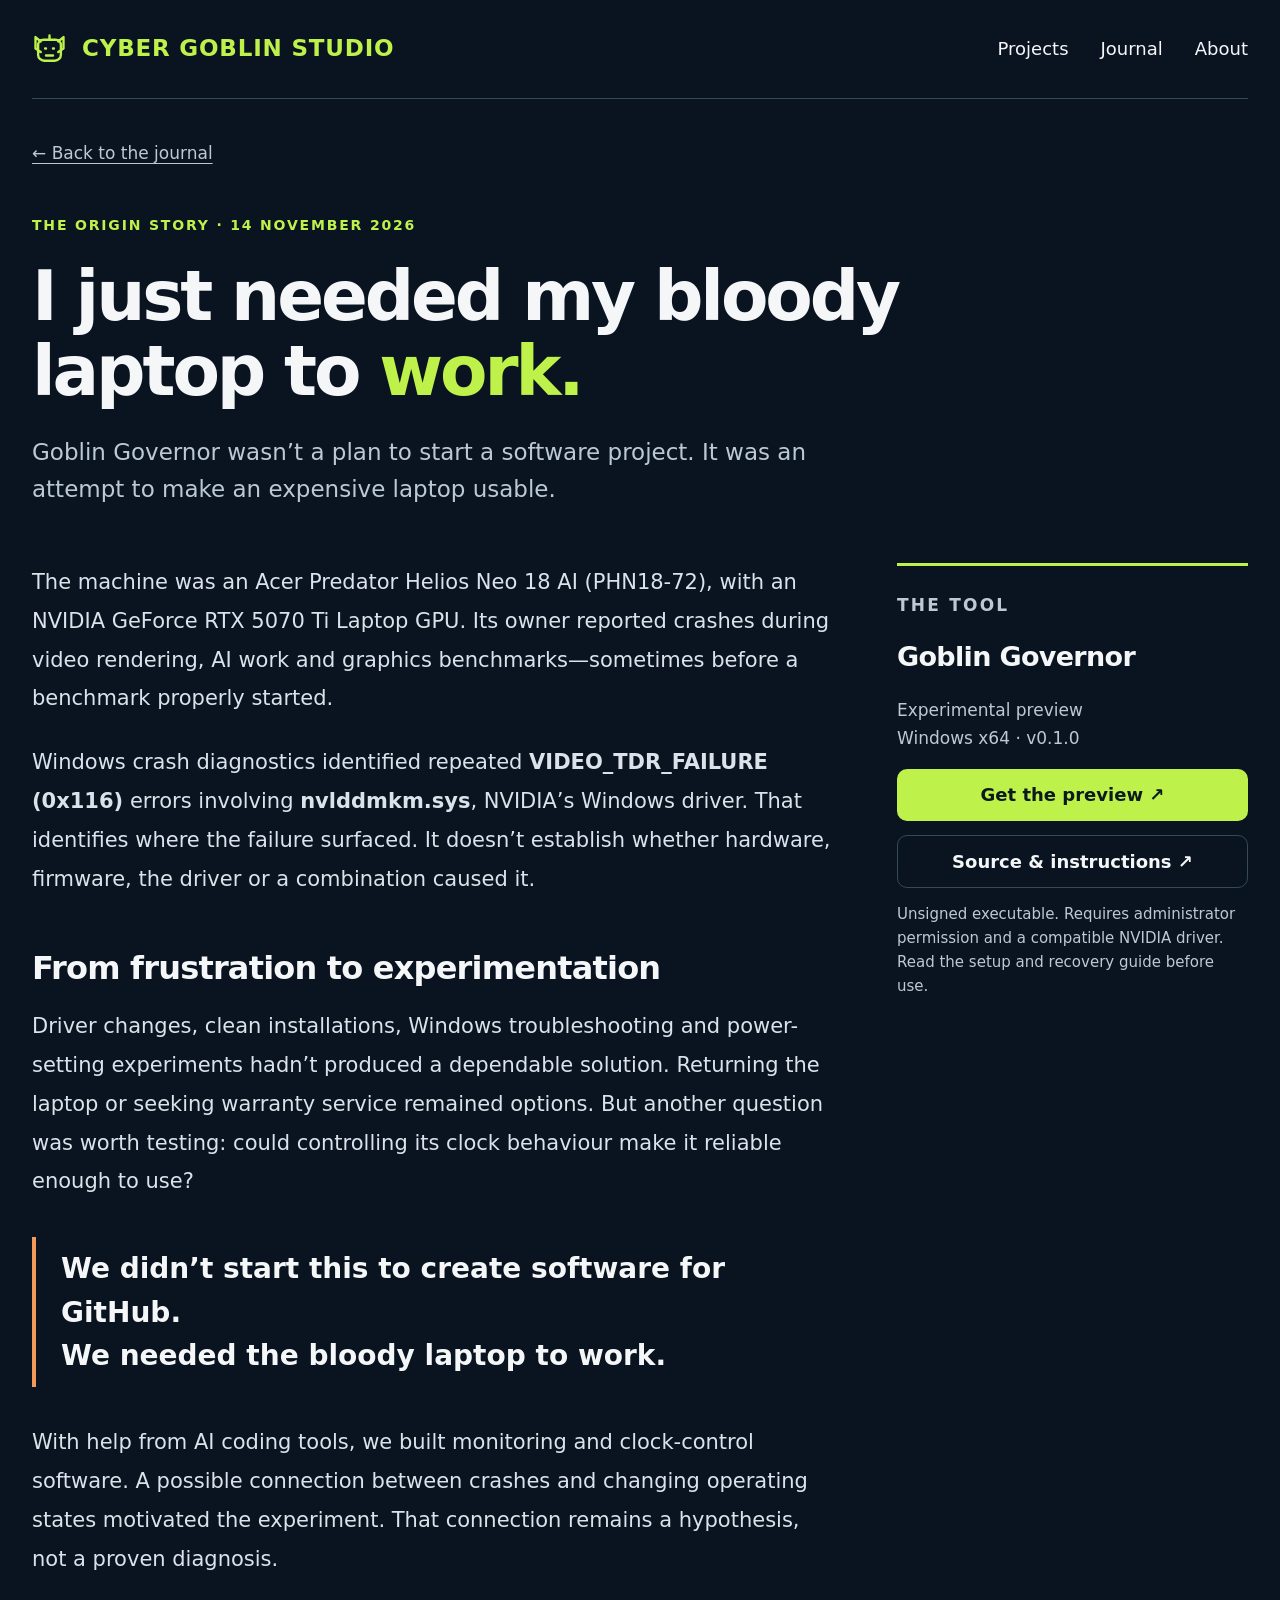
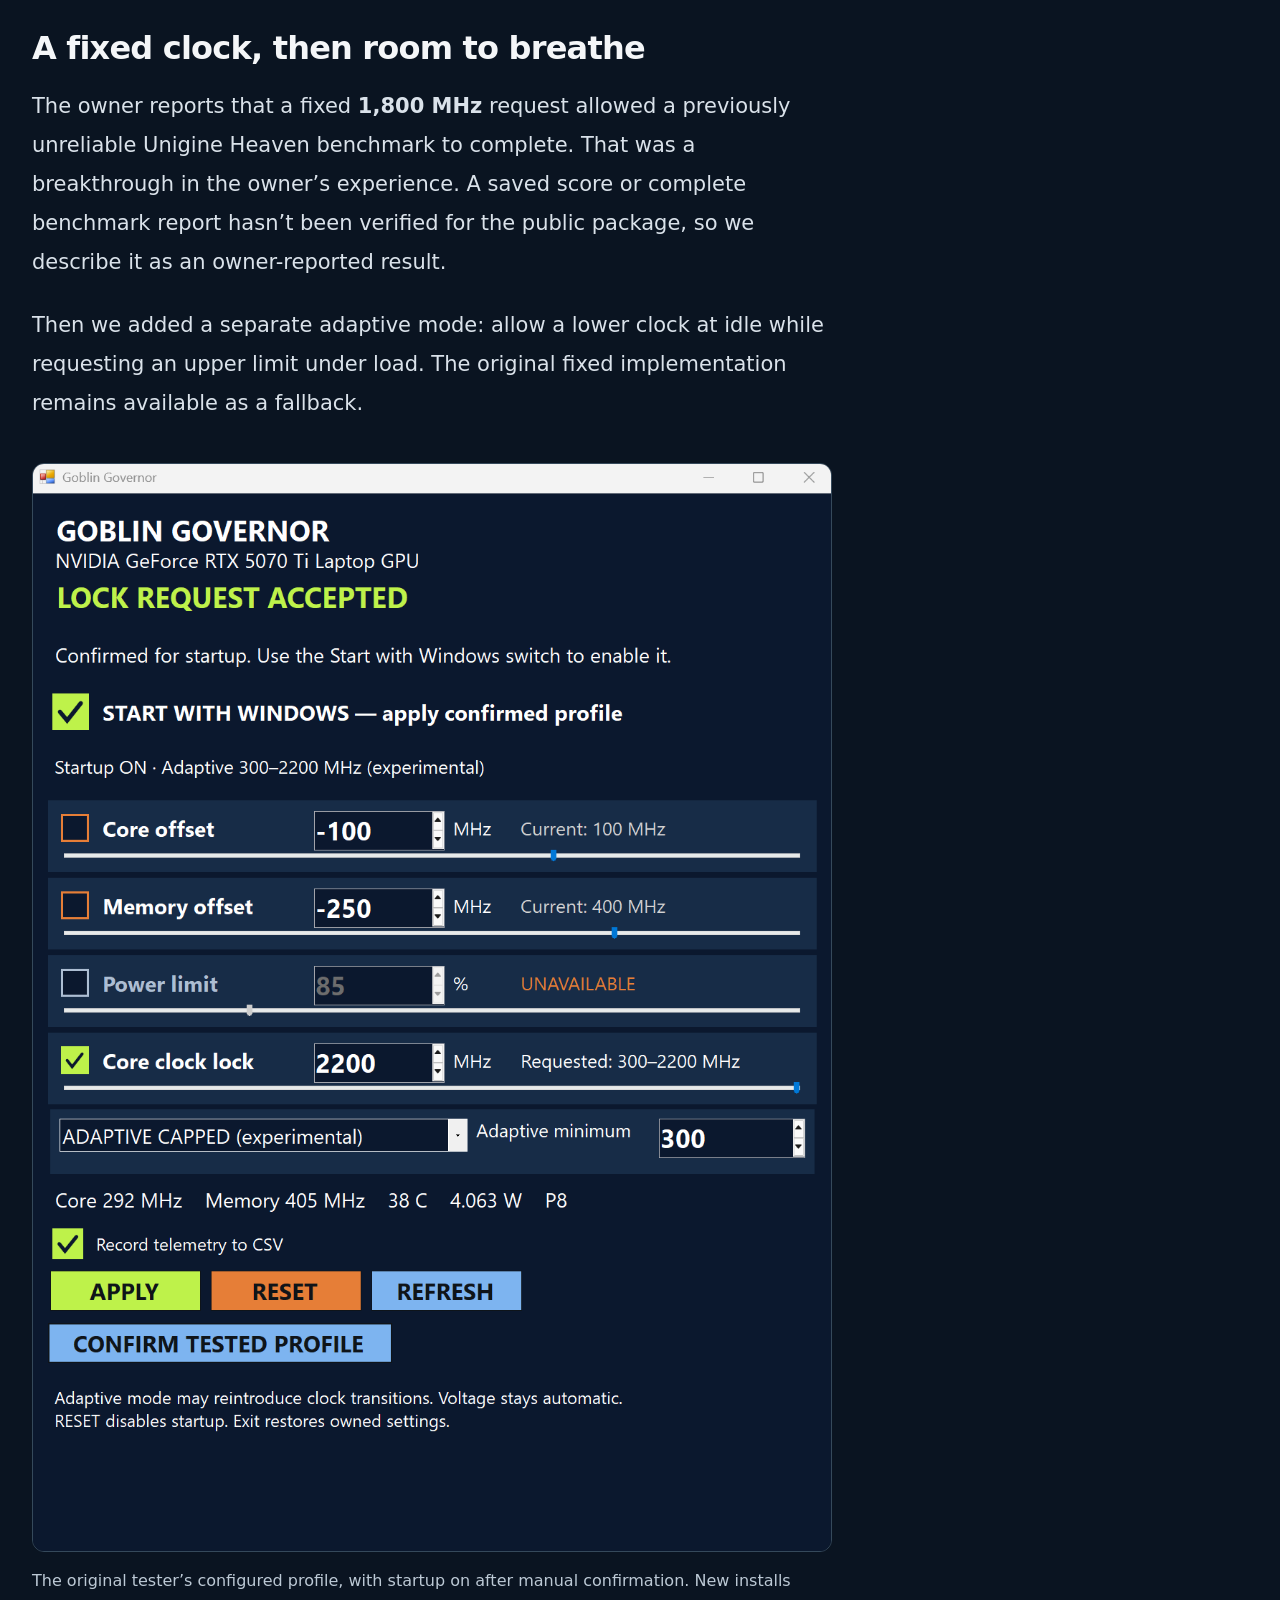
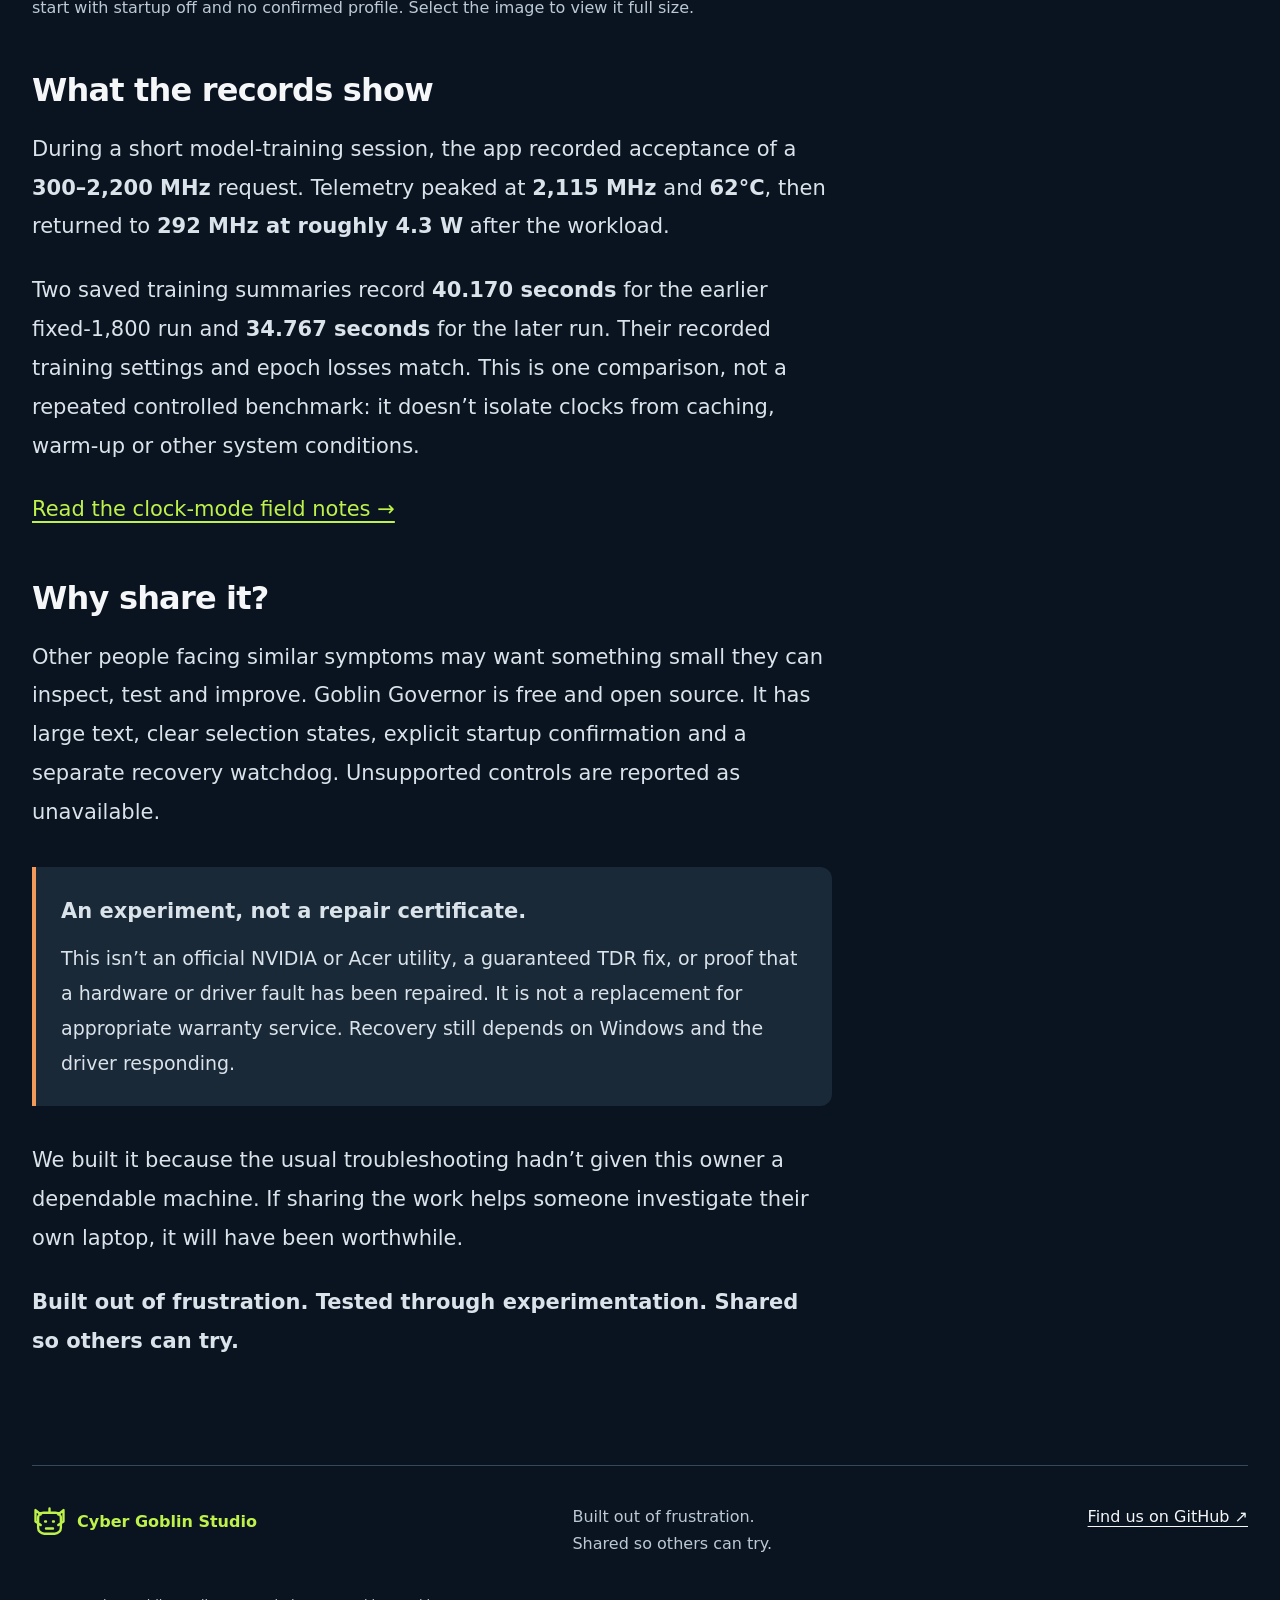
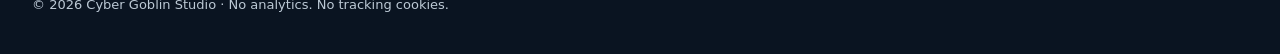
==== goblin-governor.html @ 2842ff6f "Launch Cyber Goblin Studio with projects and field notes" ====
<!doctype html>
<html lang="en"><head><meta charset="utf-8"><meta name="viewport" content="width=device-width,initial-scale=1"><meta name="color-scheme" content="dark"><meta name="description" content="The story behind Goblin Governor: a crashing laptop, fixed and adaptive GPU clocks, and a careful experiment."><meta name="theme-color" content="#0b182e"><title>I just needed my bloody laptop to work · Cyber Goblin Studio</title><link rel="icon" href="assets/goblin.svg" type="image/svg+xml"><link rel="stylesheet" href="style.css"></head>
<body><a class="skip" href="#main">Skip to content</a><header class="header wrap"><a class="brand" href="index.html" aria-label="Cyber Goblin Studio home"><svg viewBox="0 0 40 40" aria-hidden="true"><path d="M10 12 4 7v13l6 4m20-12 6-5v13l-6 4M13 10h14a6 6 0 0 1 6 6v11a7 7 0 0 1-7 7H14a7 7 0 0 1-7-7V16a6 6 0 0 1 6-6Z"/><path d="M15 20h1m8 0h1M16 28h8M20 10V5"/></svg><span>CYBER GOBLIN<span class="studio"> STUDIO</span></span></a><nav class="desktop-nav" aria-label="Main navigation"><a href="index.html#projects">Projects</a><a href="index.html#journal">Journal</a><a href="about.html">About</a></nav><details class="mobile-nav"><summary aria-label="Open navigation">Menu <span aria-hidden="true">☰</span></summary><nav aria-label="Mobile navigation"><a href="index.html#projects">Projects</a><a href="index.html#journal">Journal</a><a href="about.html">About</a></nav></details></header>
<main id="main" class="wrap"><a class="back" href="index.html#journal">← Back to the journal</a><header class="article-header"><p class="eyebrow">THE ORIGIN STORY · <time datetime="2026-11-14">14 NOVEMBER 2026</time></p><h1>I just needed my bloody laptop to <em>work.</em></h1><p class="lede">Goblin Governor wasn’t a plan to start a software project. It was an attempt to make an expensive laptop usable.</p></header><div class="article-layout"><article class="prose"><p>The machine was an Acer Predator Helios Neo 18 AI (PHN18-72), with an NVIDIA GeForce RTX 5070 Ti Laptop GPU. Its owner reported crashes during video rendering, AI work and graphics benchmarks—sometimes before a benchmark properly started.</p><p>Windows crash diagnostics identified repeated <strong>VIDEO_TDR_FAILURE (0x116)</strong> errors involving <strong>nvlddmkm.sys</strong>, NVIDIA’s Windows driver. That identifies where the failure surfaced. It doesn’t establish whether hardware, firmware, the driver or a combination caused it.</p><h2>From frustration to experimentation</h2><p>Driver changes, clean installations, Windows troubleshooting and power-setting experiments hadn’t produced a dependable solution. Returning the laptop or seeking warranty service remained options. But another question was worth testing: could controlling its clock behaviour make it reliable enough to use?</p><blockquote>We didn’t start this to create software for GitHub.<br>We needed the bloody laptop to work.</blockquote><p>With help from AI coding tools, we built monitoring and clock-control software. A possible connection between crashes and changing operating states motivated the experiment. That connection remains a hypothesis, not a proven diagnosis.</p><h2>A fixed clock, then room to breathe</h2><p>The owner reports that a fixed <strong>1,800 MHz</strong> request allowed a previously unreliable Unigine Heaven benchmark to complete. That was a breakthrough in the owner’s experience. A saved score or complete benchmark report hasn’t been verified for the public package, so we describe it as an owner-reported result.</p><p>Then we added a separate adaptive mode: allow a lower clock at idle while requesting an upper limit under load. The original fixed implementation remains available as a fallback.</p><figure><a href="assets/goblin-governor.png"><img src="assets/goblin-governor.png" width="1113" height="1516" alt="Large lime-green checkboxes, burnt-orange Reset button and adaptive 300–2200 MHz settings in Goblin Governor."></a><figcaption>The original tester’s configured profile, with startup on after manual confirmation. New installs start with startup off and no confirmed profile. Select the image to view it full size.</figcaption></figure><h2>What the records show</h2><p>During a short model-training session, the app recorded acceptance of a <strong>300–2,200 MHz</strong> request. Telemetry peaked at <strong>2,115 MHz</strong> and <strong>62°C</strong>, then returned to <strong>292 MHz at roughly 4.3 W</strong> after the workload.</p><p>Two saved training summaries record <strong>40.170 seconds</strong> for the earlier fixed-1,800 run and <strong>34.767 seconds</strong> for the later run. Their recorded training settings and epoch losses match. This is one comparison, not a repeated controlled benchmark: it doesn’t isolate clocks from caching, warm-up or other system conditions.</p><p><a href="clock-modes.html">Read the clock-mode field notes →</a></p><h2>Why share it?</h2><p>Other people facing similar symptoms may want something small they can inspect, test and improve. Goblin Governor is free and open source. It has large text, clear selection states, explicit startup confirmation and a separate recovery watchdog. Unsupported controls are reported as unavailable.</p><div class="callout"><strong>An experiment, not a repair certificate.</strong><p>This isn’t an official NVIDIA or Acer utility, a guaranteed TDR fix, or proof that a hardware or driver fault has been repaired. It is not a replacement for appropriate warranty service. Recovery still depends on Windows and the driver responding.</p></div><p>We built it because the usual troubleshooting hadn’t given this owner a dependable machine. If sharing the work helps someone investigate their own laptop, it will have been worthwhile.</p><p><strong>Built out of frustration. Tested through experimentation. Shared so others can try.</strong></p></article><aside class="article-aside"><p class="eyebrow">THE TOOL</p><h2>Goblin Governor</h2><p>Experimental preview<br>Windows x64 · v0.1.0</p><a class="button lime" href="https://github.com/notsuremedea-rgb/goblin-governor/releases/tag/v0.1.0">Get the preview ↗</a><a class="button outline" href="https://github.com/notsuremedea-rgb/goblin-governor">Source & instructions ↗</a><p class="fine">Unsigned executable. Requires administrator permission and a compatible NVIDIA driver. Read the setup and recovery guide before use.</p></aside></div></main><footer class="wrap footer"><a class="footer-brand" href="index.html"><svg viewBox="0 0 40 40" aria-hidden="true"><path d="M10 12 4 7v13l6 4m20-12 6-5v13l-6 4M13 10h14a6 6 0 0 1 6 6v11a7 7 0 0 1-7 7H14a7 7 0 0 1-7-7V16a6 6 0 0 1 6-6Z"/><path d="M15 20h1m8 0h1M16 28h8M20 10V5"/></svg> Cyber Goblin Studio</a><p>Built out of frustration.<br>Shared so others can try.</p><a href="https://github.com/notsuremedea-rgb">Find us on GitHub ↗</a><small>© 2026 Cyber Goblin Studio · No analytics. No tracking cookies.</small></footer></body></html>
---- style.css ----
@charset "UTF-8";
:root{--bg:#0a1421;--panel:#192938;--line:#35495b;--text:#f4f6f8;--muted:#bcc9d5;--lime:#bef24a;--orange:#f19a59;--blue:#8ebef1}*{box-sizing:border-box}html{scroll-behavior:smooth;scroll-padding-top:24px}body{margin:0;background:var(--bg);color:var(--text);font:20px/1.65 system-ui,-apple-system,"Segoe UI",sans-serif}a{color:inherit;text-underline-offset:.25em}a:hover{color:var(--lime)}a:focus-visible,summary:focus-visible{outline:3px solid var(--orange);outline-offset:6px}img{max-width:100%;height:auto;display:block}.wrap{width:min(1280px,calc(100% - 64px));margin-inline:auto}.header{display:flex;align-items:center;justify-content:space-between;gap:24px;padding-block:30px;border-bottom:1px solid var(--line)}.brand{display:flex;align-items:center;gap:15px;color:var(--lime);font-size:23px;font-weight:800;letter-spacing:.035em;text-decoration:none}.brand svg,.footer-brand svg{width:35px;height:35px;fill:none;stroke:currentColor;stroke-width:2.7;stroke-linecap:round;stroke-linejoin:round;flex:none}.desktop-nav{display:flex;gap:32px;font-size:18px}.desktop-nav a{text-decoration:none}.mobile-nav{display:none}.skip{position:absolute;left:20px;top:-100px;background:var(--lime);color:#0a1421;padding:12px 20px;z-index:5}.skip:focus{top:10px}.intro{padding:66px 0 46px}.eyebrow{font-size:14px;letter-spacing:.13em;font-weight:750;color:var(--lime);margin:0 0 22px}.dot{display:inline-block;width:8px;height:8px;background:var(--lime);border-radius:50%;margin-right:8px}h1,h2,h3,p{margin-top:0}h1{font-size:clamp(42px,5.4vw,76px);line-height:1.08;letter-spacing:-.045em;margin-bottom:26px;max-width:1030px}em{color:var(--lime);font-style:normal}h2{font-size:36px;line-height:1.2;letter-spacing:-.025em}h3{font-size:27px;line-height:1.3;letter-spacing:-.015em}.lede{color:var(--muted);font-size:23px;line-height:1.6;margin-bottom:0;max-width:850px}.feature{border:1px solid var(--line);border-radius:24px;overflow:hidden;background:var(--panel);display:grid;grid-template-columns:1.12fr 1fr}.feature-copy{padding:42px}.feature-copy h2{font-size:clamp(36px,3.3vw,49px);margin:22px 0}.orange{color:var(--orange)}.feature-copy p:not(.eyebrow){color:var(--muted)}.feature-copy .feature-summary{font-size:25px;line-height:1.5;color:var(--text)!important}.tags{display:flex;gap:8px;flex-wrap:wrap}.tags span,.badge{font-size:14px;border:1px solid #53697c;border-radius:100px;padding:3px 11px;color:#dce6ef}.tags .experimental{color:var(--orange);border-color:#8b5b3a}.actions{display:flex;gap:20px;align-items:center;flex-wrap:wrap;margin:28px 0 18px}.button{min-height:52px;display:inline-flex;justify-content:center;align-items:center;gap:24px;padding:13px 22px;border-radius:10px;font-size:18px;font-weight:750;text-decoration:none;line-height:1.4}.lime{background:var(--lime);color:#0c1a1b}.lime:hover{background:#d5ff81;color:#0c1a1b}.outline{border:1px solid var(--line)}.text-link{font-weight:650;font-size:18px;text-decoration:none;display:inline-block;padding:6px 0}.fine{font-size:15px;line-height:1.6;color:var(--muted)}.feature-image{padding:28px 28px 0;background:#101e30;position:relative;overflow:hidden;text-decoration:none;display:flex;flex-direction:column;justify-content:flex-end}.feature-image img{border:1px solid #465c72;border-radius:10px 10px 0 0;width:100%;max-height:490px;object-fit:cover;object-position:top;box-shadow:0 10px 50px #0005}.image-label{font-size:12px;letter-spacing:.12em;color:var(--muted);padding-bottom:20px}.image-caption{font-size:14px;background:#0e1c2b;padding:15px;text-align:center}.routes{display:grid;grid-template-columns:1fr 1fr;gap:18px;margin-top:20px}.route{padding:28px;display:flex;align-items:center;gap:22px;background:var(--panel);border-radius:18px;text-decoration:none;border:1px solid transparent}.route:hover{border-color:var(--lime)}.route h2{font-size:26px;margin-bottom:6px;color:var(--text)}.route p{font-size:17px;color:var(--muted);margin:0}.route-icon{font-size:31px;font-weight:700;color:var(--lime)}.route>span:last-child{margin-left:auto;color:var(--lime)}.journal{padding:90px 0 65px}.section-heading{display:flex;justify-content:space-between;align-items:end;gap:25px;margin-bottom:30px}.section-heading .eyebrow{margin-bottom:12px}.section-heading h2{margin-bottom:0;font-size:44px}.section-heading>p{font-size:18px;color:var(--muted);margin:0}.posts{display:grid;grid-template-columns:1fr 1fr;gap:35px}.post{border-top:2px solid var(--orange);padding:26px 0 16px}.post-meta{display:flex;justify-content:space-between;gap:16px;font-size:13px;color:var(--muted);letter-spacing:.035em;margin-bottom:22px}.post-meta span{color:var(--orange);font-weight:750}.post h3{font-size:32px;max-width:510px}.post h3 a{text-decoration:none}.post>p{color:var(--muted);font-size:19px}.bench{display:grid;grid-template-columns:1fr 1.3fr;gap:40px;background:var(--panel);padding:40px;border-radius:20px}.bench h2{margin:0}.bench h3{display:flex;align-items:center;gap:14px;flex-wrap:wrap}.bench p:not(.eyebrow){color:var(--muted)}.closing{display:flex;gap:28px;align-items:center;padding:70px 0}.closing>span{font-size:66px;color:var(--orange)}.closing p{color:var(--muted);margin:0}.closing strong{color:var(--text)}.footer{border-top:1px solid var(--line);padding-block:38px;display:flex;align-items:start;justify-content:space-between;gap:25px;flex-wrap:wrap;font-size:16px}.footer-brand{display:flex;gap:10px;align-items:center;text-decoration:none;color:var(--lime);font-weight:700}.footer p{color:var(--muted);margin:0}.footer small{width:100%;color:var(--muted);font-size:13px;margin-top:12px}.back{display:inline-block;margin-top:40px;color:var(--muted);font-size:17px}.article-header{padding:45px 0 55px;max-width:1040px}.article-header h1{max-width:1000px}.article-layout{display:grid;grid-template-columns:minmax(0,800px) minmax(230px,1fr);gap:65px;padding-bottom:80px;align-items:start}.prose{color:#dae2ea;font-size:21px;line-height:1.85}.prose h2{color:var(--text);margin-top:50px;margin-bottom:20px;font-size:32px}.prose>h2:first-child{margin-top:0}.prose a{color:var(--lime)}.prose .button{color:#0c1a1b}.prose p{margin-bottom:25px}.prose blockquote{border-left:4px solid var(--orange);margin:36px 0;padding:10px 0 10px 25px;font-size:28px;font-weight:650;line-height:1.55;color:var(--text)}.prose figure{margin:40px 0}.prose figure img{width:100%;border-radius:12px;border:1px solid var(--line)}figcaption{font-size:16px;line-height:1.7;color:var(--muted);margin-top:15px}.article-aside{position:sticky;top:25px;border-top:3px solid var(--lime);padding-top:25px}.article-aside h2{font-size:27px}.article-aside p{font-size:17px;color:var(--muted)}.article-aside .button{display:flex;margin-bottom:14px}.article-aside .fine{font-size:15px}.single{max-width:850px;padding-bottom:80px}.callout{border-left:4px solid var(--orange);background:var(--panel);padding:25px;margin:35px 0;border-radius:0 12px 12px 0}.callout p{font-size:19px;margin:10px 0 0}.mode-cards{display:grid;grid-template-columns:1fr 1fr;gap:18px;margin-bottom:28px}.mode-cards section{background:var(--panel);padding:25px;border-radius:14px}.mode-cards h3{font-size:24px}.mode-cards p:not(.eyebrow){font-size:18px;margin:0}.mode-cards .eyebrow{margin-bottom:15px}.table-scroll{overflow-x:auto;margin:30px 0}table{border-collapse:collapse;width:100%;font-size:19px;text-align:left}caption{text-align:left;color:var(--muted);font-size:16px;padding-bottom:15px}th,td{padding:15px;border-bottom:1px solid var(--line)}thead{background:var(--panel);color:var(--lime)}tbody th{font-weight:500}li{padding-left:6px;margin-bottom:14px}
@media(min-width:1500px){.intro{padding-top:80px}}@media(max-width:1000px){.feature-copy{padding:30px}.feature{grid-template-columns:1.2fr 1fr}.feature-image{padding:20px 16px 0}.feature-image img{max-height:540px}.article-layout{gap:30px;grid-template-columns:minmax(0,1fr) 260px}.brand{font-size:19px}.studio{display:none}.feature-summary{font-size:23px!important}}
@media(max-width:760px){.wrap{width:calc(100% - 36px)}body{font-size:19px}.header{padding-block:22px}.brand{font-size:17px;gap:10px}.brand svg{width:30px}.desktop-nav{display:none}.mobile-nav{display:block;position:relative;font-size:17px}.mobile-nav summary{cursor:pointer;list-style:none;padding:10px 0 10px 12px}.mobile-nav summary::-webkit-details-marker{display:none}.mobile-nav nav{position:absolute;right:0;top:55px;z-index:3;background:var(--panel);border:1px solid var(--line);border-radius:12px;min-width:190px;padding:12px;box-shadow:0 10px 30px #0008}.mobile-nav a{display:block;text-decoration:none;padding:12px}.intro{padding:42px 0 32px}h1{font-size:clamp(38px,8.8vw,56px)}.lede{font-size:20px}.eyebrow{font-size:12px;letter-spacing:.09em}.feature{grid-template-columns:1fr}.feature-copy{padding:25px}.feature-copy h2{font-size:37px}.feature-image{padding:22px 22px 0}.feature-image img{max-height:380px}.feature-summary{font-size:23px!important}.routes{grid-template-columns:1fr}.route{padding:23px;gap:18px}.route h2{font-size:25px}.section-heading{align-items:start;flex-direction:column}.section-heading h2{font-size:38px}.posts{grid-template-columns:1fr;gap:18px}.journal{padding:55px 0 35px}.post h3{font-size:29px}.bench{grid-template-columns:1fr;padding:27px;gap:28px}.bench h2{font-size:32px}.closing{padding:45px 0;gap:18px}.closing>span{font-size:45px}.closing p{font-size:17px}.footer{flex-direction:column;gap:20px}.footer small{margin:0}.article-layout{display:flex;flex-direction:column;padding-bottom:45px;gap:30px}.article-aside{position:static;width:100%;padding:25px;background:var(--panel);border-radius:12px}.article-header{padding:30px 0 35px}.prose{font-size:20px;line-height:1.8}.prose h2{font-size:29px}.prose blockquote{font-size:24px}.mode-cards{grid-template-columns:1fr}.single{padding-bottom:45px}.wide-only{display:none}.post-meta{font-size:12px}th,td{padding:12px 8px;font-size:17px}}
@media(prefers-reduced-motion:reduce){html{scroll-behavior:auto}}
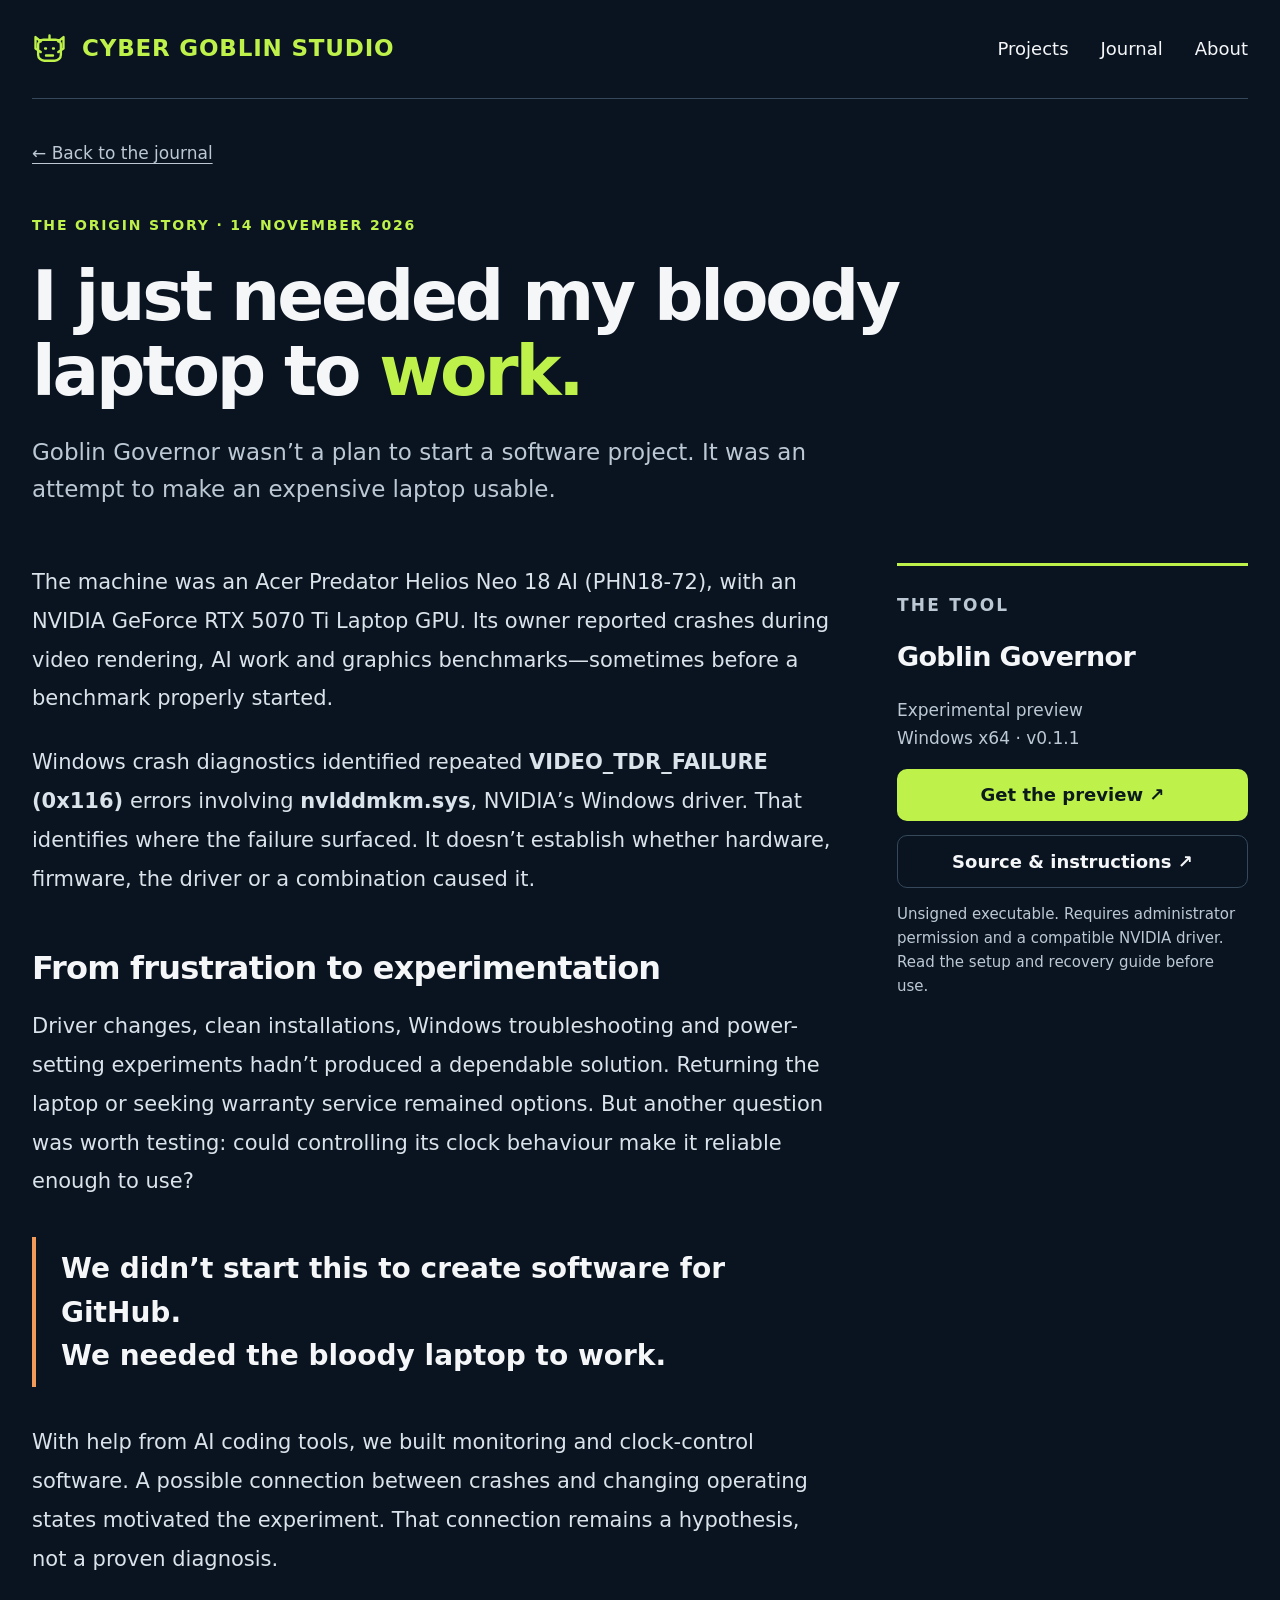
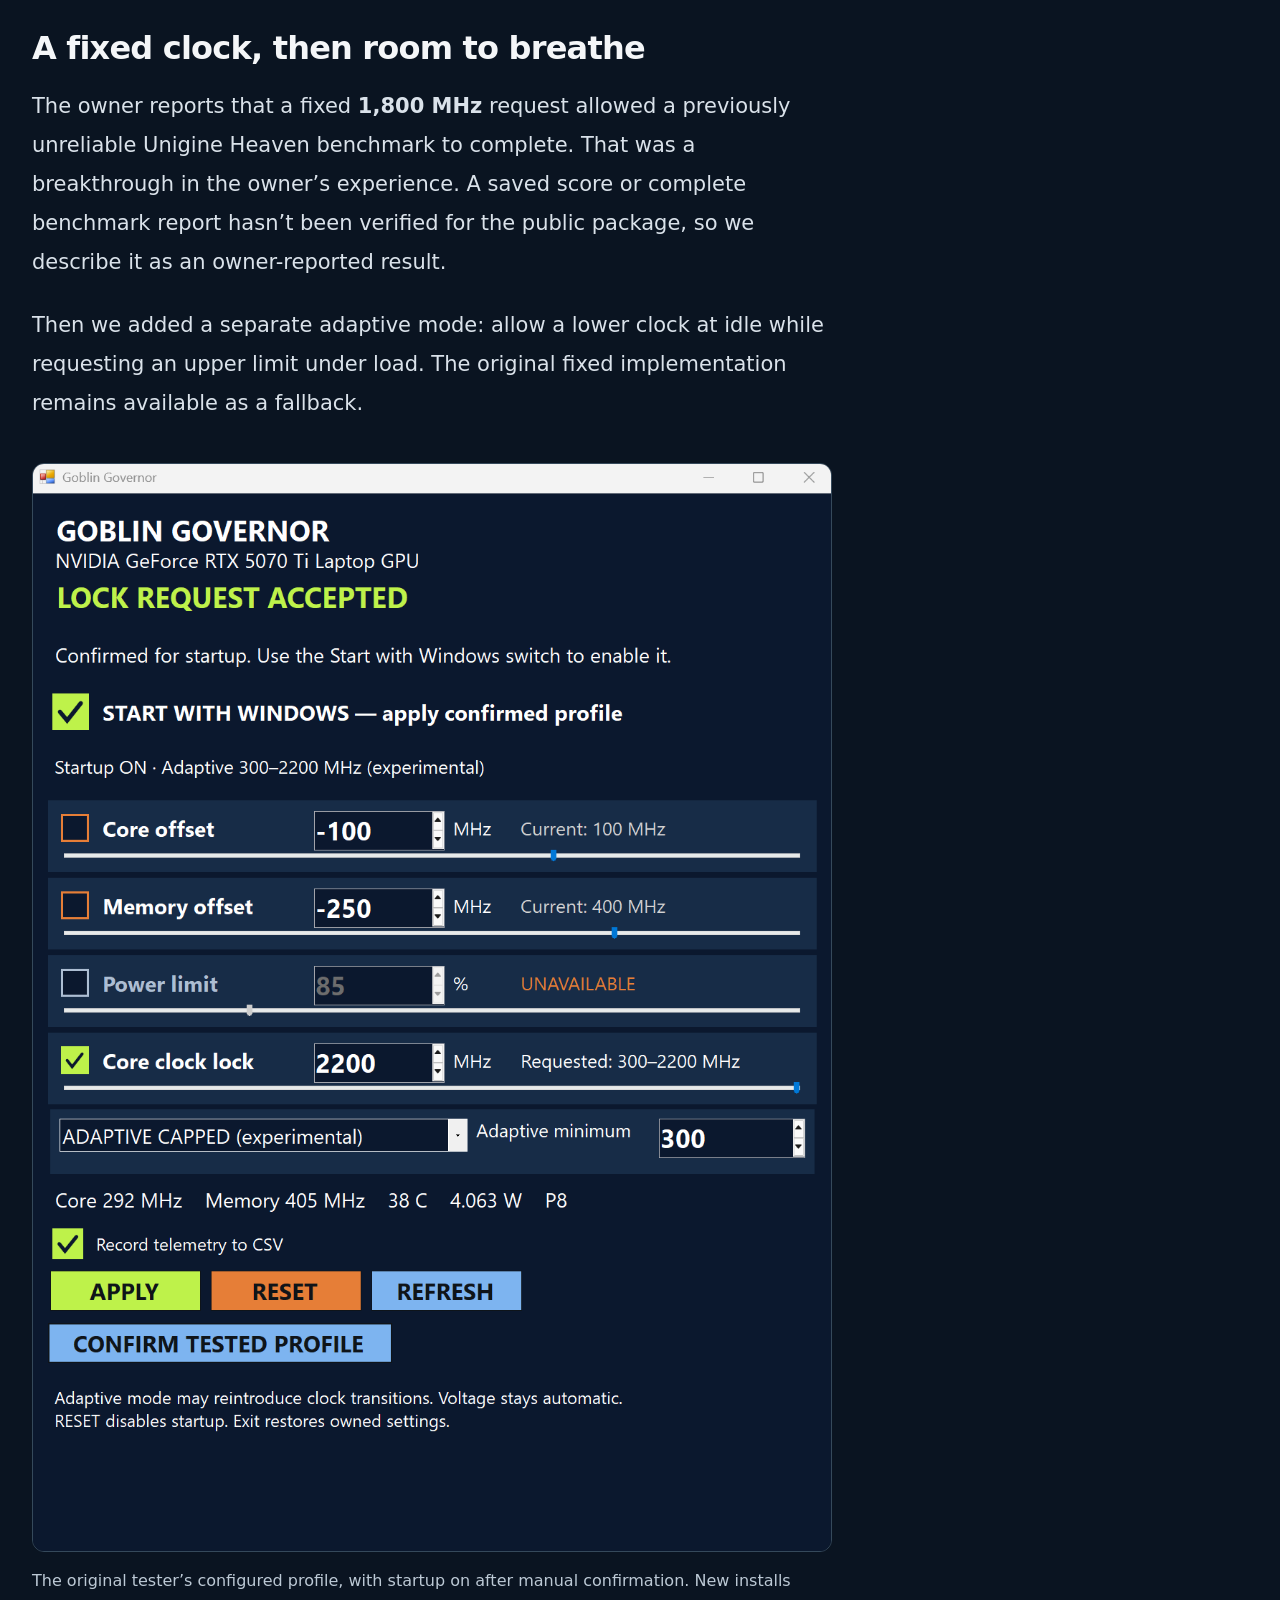
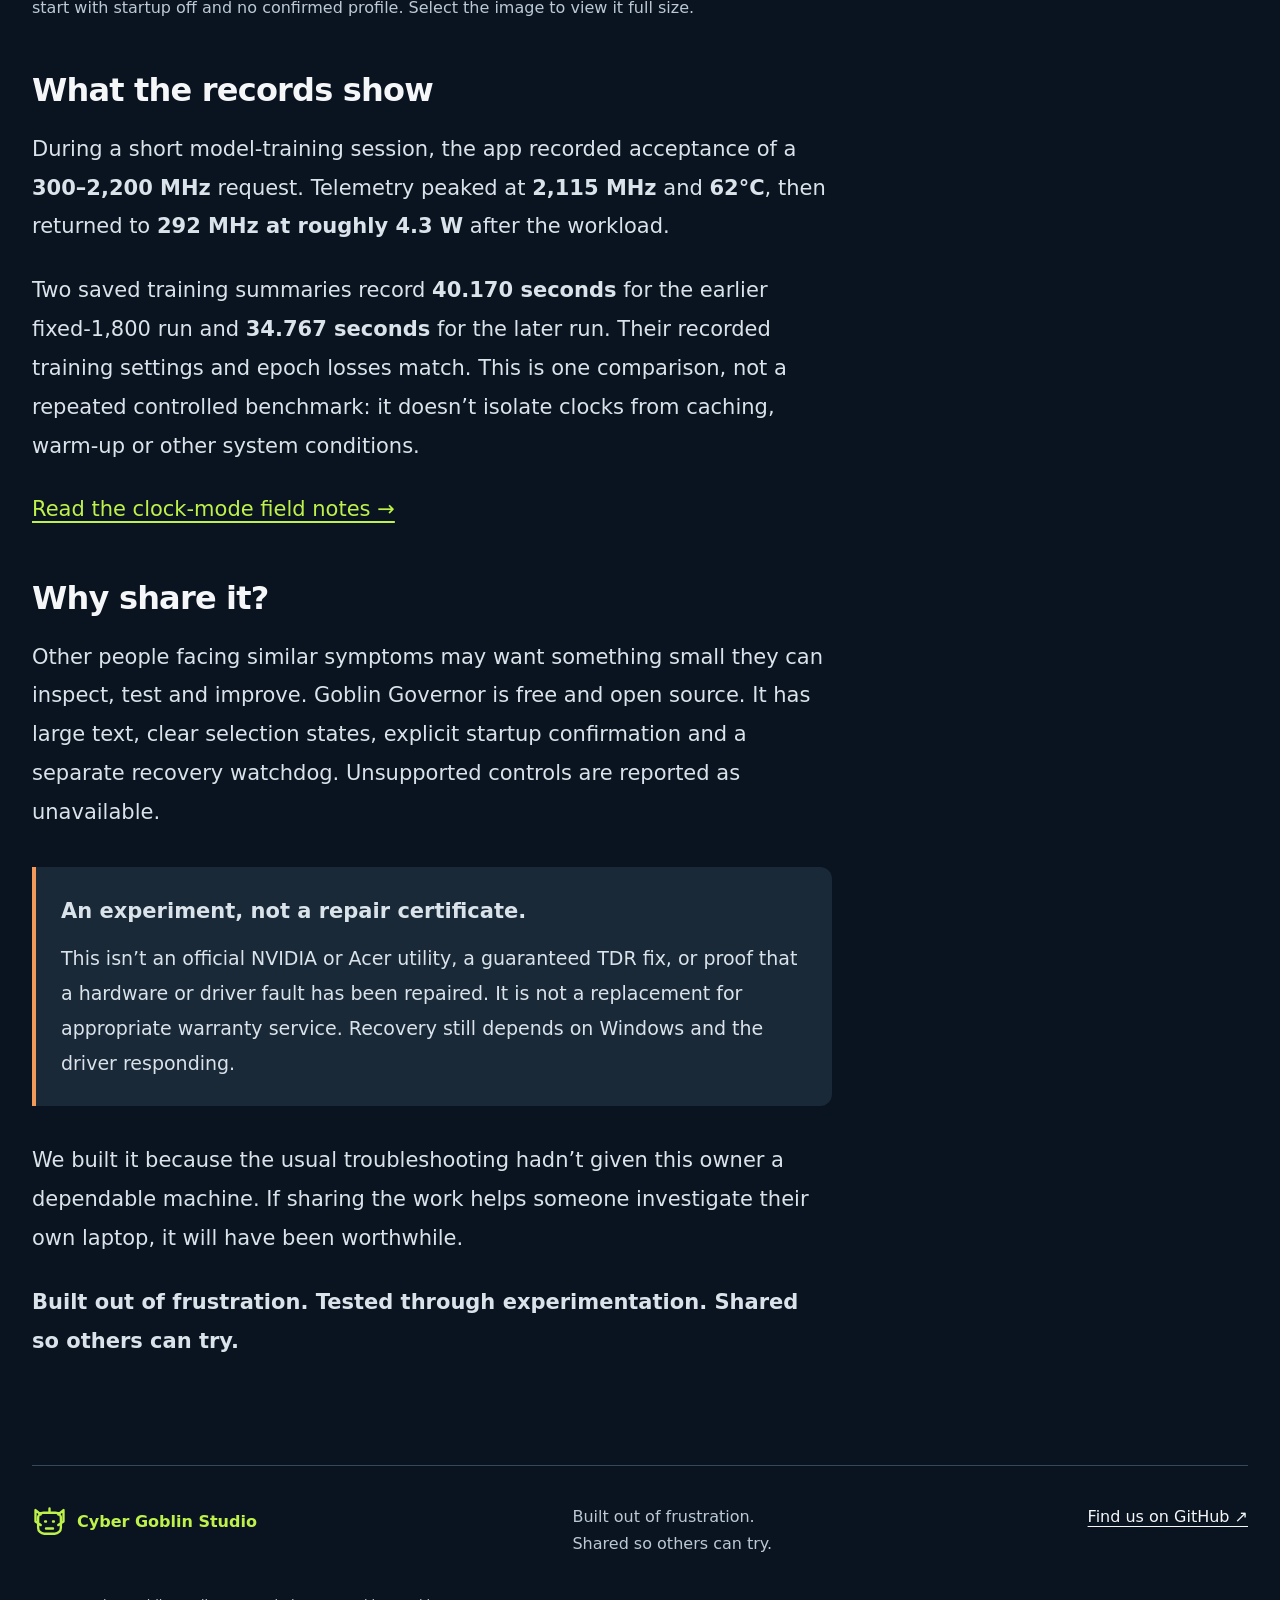
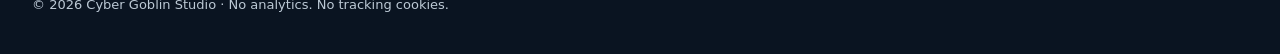
==== commit 7467537e: "Point Governor downloads to restart fix v0.1.1" ====
--- a/goblin-governor.html
+++ b/goblin-governor.html
@@ -1,4 +1,4 @@
 <!doctype html>
 <html lang="en"><head><meta charset="utf-8"><meta name="viewport" content="width=device-width,initial-scale=1"><meta name="color-scheme" content="dark"><meta name="description" content="The story behind Goblin Governor: a crashing laptop, fixed and adaptive GPU clocks, and a careful experiment."><meta name="theme-color" content="#0b182e"><title>I just needed my bloody laptop to work · Cyber Goblin Studio</title><link rel="icon" href="assets/goblin.svg" type="image/svg+xml"><link rel="stylesheet" href="style.css"></head>
 <body><a class="skip" href="#main">Skip to content</a><header class="header wrap"><a class="brand" href="index.html" aria-label="Cyber Goblin Studio home"><svg viewBox="0 0 40 40" aria-hidden="true"><path d="M10 12 4 7v13l6 4m20-12 6-5v13l-6 4M13 10h14a6 6 0 0 1 6 6v11a7 7 0 0 1-7 7H14a7 7 0 0 1-7-7V16a6 6 0 0 1 6-6Z"/><path d="M15 20h1m8 0h1M16 28h8M20 10V5"/></svg><span>CYBER GOBLIN<span class="studio"> STUDIO</span></span></a><nav class="desktop-nav" aria-label="Main navigation"><a href="index.html#projects">Projects</a><a href="index.html#journal">Journal</a><a href="about.html">About</a></nav><details class="mobile-nav"><summary aria-label="Open navigation">Menu <span aria-hidden="true">☰</span></summary><nav aria-label="Mobile navigation"><a href="index.html#projects">Projects</a><a href="index.html#journal">Journal</a><a href="about.html">About</a></nav></details></header>
-<main id="main" class="wrap"><a class="back" href="index.html#journal">← Back to the journal</a><header class="article-header"><p class="eyebrow">THE ORIGIN STORY · <time datetime="2026-11-14">14 NOVEMBER 2026</time></p><h1>I just needed my bloody laptop to <em>work.</em></h1><p class="lede">Goblin Governor wasn’t a plan to start a software project. It was an attempt to make an expensive laptop usable.</p></header><div class="article-layout"><article class="prose"><p>The machine was an Acer Predator Helios Neo 18 AI (PHN18-72), with an NVIDIA GeForce RTX 5070 Ti Laptop GPU. Its owner reported crashes during video rendering, AI work and graphics benchmarks—sometimes before a benchmark properly started.</p><p>Windows crash diagnostics identified repeated <strong>VIDEO_TDR_FAILURE (0x116)</strong> errors involving <strong>nvlddmkm.sys</strong>, NVIDIA’s Windows driver. That identifies where the failure surfaced. It doesn’t establish whether hardware, firmware, the driver or a combination caused it.</p><h2>From frustration to experimentation</h2><p>Driver changes, clean installations, Windows troubleshooting and power-setting experiments hadn’t produced a dependable solution. Returning the laptop or seeking warranty service remained options. But another question was worth testing: could controlling its clock behaviour make it reliable enough to use?</p><blockquote>We didn’t start this to create software for GitHub.<br>We needed the bloody laptop to work.</blockquote><p>With help from AI coding tools, we built monitoring and clock-control software. A possible connection between crashes and changing operating states motivated the experiment. That connection remains a hypothesis, not a proven diagnosis.</p><h2>A fixed clock, then room to breathe</h2><p>The owner reports that a fixed <strong>1,800 MHz</strong> request allowed a previously unreliable Unigine Heaven benchmark to complete. That was a breakthrough in the owner’s experience. A saved score or complete benchmark report hasn’t been verified for the public package, so we describe it as an owner-reported result.</p><p>Then we added a separate adaptive mode: allow a lower clock at idle while requesting an upper limit under load. The original fixed implementation remains available as a fallback.</p><figure><a href="assets/goblin-governor.png"><img src="assets/goblin-governor.png" width="1113" height="1516" alt="Large lime-green checkboxes, burnt-orange Reset button and adaptive 300–2200 MHz settings in Goblin Governor."></a><figcaption>The original tester’s configured profile, with startup on after manual confirmation. New installs start with startup off and no confirmed profile. Select the image to view it full size.</figcaption></figure><h2>What the records show</h2><p>During a short model-training session, the app recorded acceptance of a <strong>300–2,200 MHz</strong> request. Telemetry peaked at <strong>2,115 MHz</strong> and <strong>62°C</strong>, then returned to <strong>292 MHz at roughly 4.3 W</strong> after the workload.</p><p>Two saved training summaries record <strong>40.170 seconds</strong> for the earlier fixed-1,800 run and <strong>34.767 seconds</strong> for the later run. Their recorded training settings and epoch losses match. This is one comparison, not a repeated controlled benchmark: it doesn’t isolate clocks from caching, warm-up or other system conditions.</p><p><a href="clock-modes.html">Read the clock-mode field notes →</a></p><h2>Why share it?</h2><p>Other people facing similar symptoms may want something small they can inspect, test and improve. Goblin Governor is free and open source. It has large text, clear selection states, explicit startup confirmation and a separate recovery watchdog. Unsupported controls are reported as unavailable.</p><div class="callout"><strong>An experiment, not a repair certificate.</strong><p>This isn’t an official NVIDIA or Acer utility, a guaranteed TDR fix, or proof that a hardware or driver fault has been repaired. It is not a replacement for appropriate warranty service. Recovery still depends on Windows and the driver responding.</p></div><p>We built it because the usual troubleshooting hadn’t given this owner a dependable machine. If sharing the work helps someone investigate their own laptop, it will have been worthwhile.</p><p><strong>Built out of frustration. Tested through experimentation. Shared so others can try.</strong></p></article><aside class="article-aside"><p class="eyebrow">THE TOOL</p><h2>Goblin Governor</h2><p>Experimental preview<br>Windows x64 · v0.1.0</p><a class="button lime" href="https://github.com/notsuremedea-rgb/goblin-governor/releases/tag/v0.1.0">Get the preview ↗</a><a class="button outline" href="https://github.com/notsuremedea-rgb/goblin-governor">Source & instructions ↗</a><p class="fine">Unsigned executable. Requires administrator permission and a compatible NVIDIA driver. Read the setup and recovery guide before use.</p></aside></div></main><footer class="wrap footer"><a class="footer-brand" href="index.html"><svg viewBox="0 0 40 40" aria-hidden="true"><path d="M10 12 4 7v13l6 4m20-12 6-5v13l-6 4M13 10h14a6 6 0 0 1 6 6v11a7 7 0 0 1-7 7H14a7 7 0 0 1-7-7V16a6 6 0 0 1 6-6Z"/><path d="M15 20h1m8 0h1M16 28h8M20 10V5"/></svg> Cyber Goblin Studio</a><p>Built out of frustration.<br>Shared so others can try.</p><a href="https://github.com/notsuremedea-rgb">Find us on GitHub ↗</a><small>© 2026 Cyber Goblin Studio · No analytics. No tracking cookies.</small></footer></body></html>+<main id="main" class="wrap"><a class="back" href="index.html#journal">← Back to the journal</a><header class="article-header"><p class="eyebrow">THE ORIGIN STORY · <time datetime="2026-11-14">14 NOVEMBER 2026</time></p><h1>I just needed my bloody laptop to <em>work.</em></h1><p class="lede">Goblin Governor wasn’t a plan to start a software project. It was an attempt to make an expensive laptop usable.</p></header><div class="article-layout"><article class="prose"><p>The machine was an Acer Predator Helios Neo 18 AI (PHN18-72), with an NVIDIA GeForce RTX 5070 Ti Laptop GPU. Its owner reported crashes during video rendering, AI work and graphics benchmarks—sometimes before a benchmark properly started.</p><p>Windows crash diagnostics identified repeated <strong>VIDEO_TDR_FAILURE (0x116)</strong> errors involving <strong>nvlddmkm.sys</strong>, NVIDIA’s Windows driver. That identifies where the failure surfaced. It doesn’t establish whether hardware, firmware, the driver or a combination caused it.</p><h2>From frustration to experimentation</h2><p>Driver changes, clean installations, Windows troubleshooting and power-setting experiments hadn’t produced a dependable solution. Returning the laptop or seeking warranty service remained options. But another question was worth testing: could controlling its clock behaviour make it reliable enough to use?</p><blockquote>We didn’t start this to create software for GitHub.<br>We needed the bloody laptop to work.</blockquote><p>With help from AI coding tools, we built monitoring and clock-control software. A possible connection between crashes and changing operating states motivated the experiment. That connection remains a hypothesis, not a proven diagnosis.</p><h2>A fixed clock, then room to breathe</h2><p>The owner reports that a fixed <strong>1,800 MHz</strong> request allowed a previously unreliable Unigine Heaven benchmark to complete. That was a breakthrough in the owner’s experience. A saved score or complete benchmark report hasn’t been verified for the public package, so we describe it as an owner-reported result.</p><p>Then we added a separate adaptive mode: allow a lower clock at idle while requesting an upper limit under load. The original fixed implementation remains available as a fallback.</p><figure><a href="assets/goblin-governor.png"><img src="assets/goblin-governor.png" width="1113" height="1516" alt="Large lime-green checkboxes, burnt-orange Reset button and adaptive 300–2200 MHz settings in Goblin Governor."></a><figcaption>The original tester’s configured profile, with startup on after manual confirmation. New installs start with startup off and no confirmed profile. Select the image to view it full size.</figcaption></figure><h2>What the records show</h2><p>During a short model-training session, the app recorded acceptance of a <strong>300–2,200 MHz</strong> request. Telemetry peaked at <strong>2,115 MHz</strong> and <strong>62°C</strong>, then returned to <strong>292 MHz at roughly 4.3 W</strong> after the workload.</p><p>Two saved training summaries record <strong>40.170 seconds</strong> for the earlier fixed-1,800 run and <strong>34.767 seconds</strong> for the later run. Their recorded training settings and epoch losses match. This is one comparison, not a repeated controlled benchmark: it doesn’t isolate clocks from caching, warm-up or other system conditions.</p><p><a href="clock-modes.html">Read the clock-mode field notes →</a></p><h2>Why share it?</h2><p>Other people facing similar symptoms may want something small they can inspect, test and improve. Goblin Governor is free and open source. It has large text, clear selection states, explicit startup confirmation and a separate recovery watchdog. Unsupported controls are reported as unavailable.</p><div class="callout"><strong>An experiment, not a repair certificate.</strong><p>This isn’t an official NVIDIA or Acer utility, a guaranteed TDR fix, or proof that a hardware or driver fault has been repaired. It is not a replacement for appropriate warranty service. Recovery still depends on Windows and the driver responding.</p></div><p>We built it because the usual troubleshooting hadn’t given this owner a dependable machine. If sharing the work helps someone investigate their own laptop, it will have been worthwhile.</p><p><strong>Built out of frustration. Tested through experimentation. Shared so others can try.</strong></p></article><aside class="article-aside"><p class="eyebrow">THE TOOL</p><h2>Goblin Governor</h2><p>Experimental preview<br>Windows x64 · v0.1.1</p><a class="button lime" href="https://github.com/notsuremedea-rgb/goblin-governor/releases/tag/v0.1.1">Get the preview ↗</a><a class="button outline" href="https://github.com/notsuremedea-rgb/goblin-governor">Source & instructions ↗</a><p class="fine">Unsigned executable. Requires administrator permission and a compatible NVIDIA driver. Read the setup and recovery guide before use.</p></aside></div></main><footer class="wrap footer"><a class="footer-brand" href="index.html"><svg viewBox="0 0 40 40" aria-hidden="true"><path d="M10 12 4 7v13l6 4m20-12 6-5v13l-6 4M13 10h14a6 6 0 0 1 6 6v11a7 7 0 0 1-7 7H14a7 7 0 0 1-7-7V16a6 6 0 0 1 6-6Z"/><path d="M15 20h1m8 0h1M16 28h8M20 10V5"/></svg> Cyber Goblin Studio</a><p>Built out of frustration.<br>Shared so others can try.</p><a href="https://github.com/notsuremedea-rgb">Find us on GitHub ↗</a><small>© 2026 Cyber Goblin Studio · No analytics. No tracking cookies.</small></footer></body></html>
